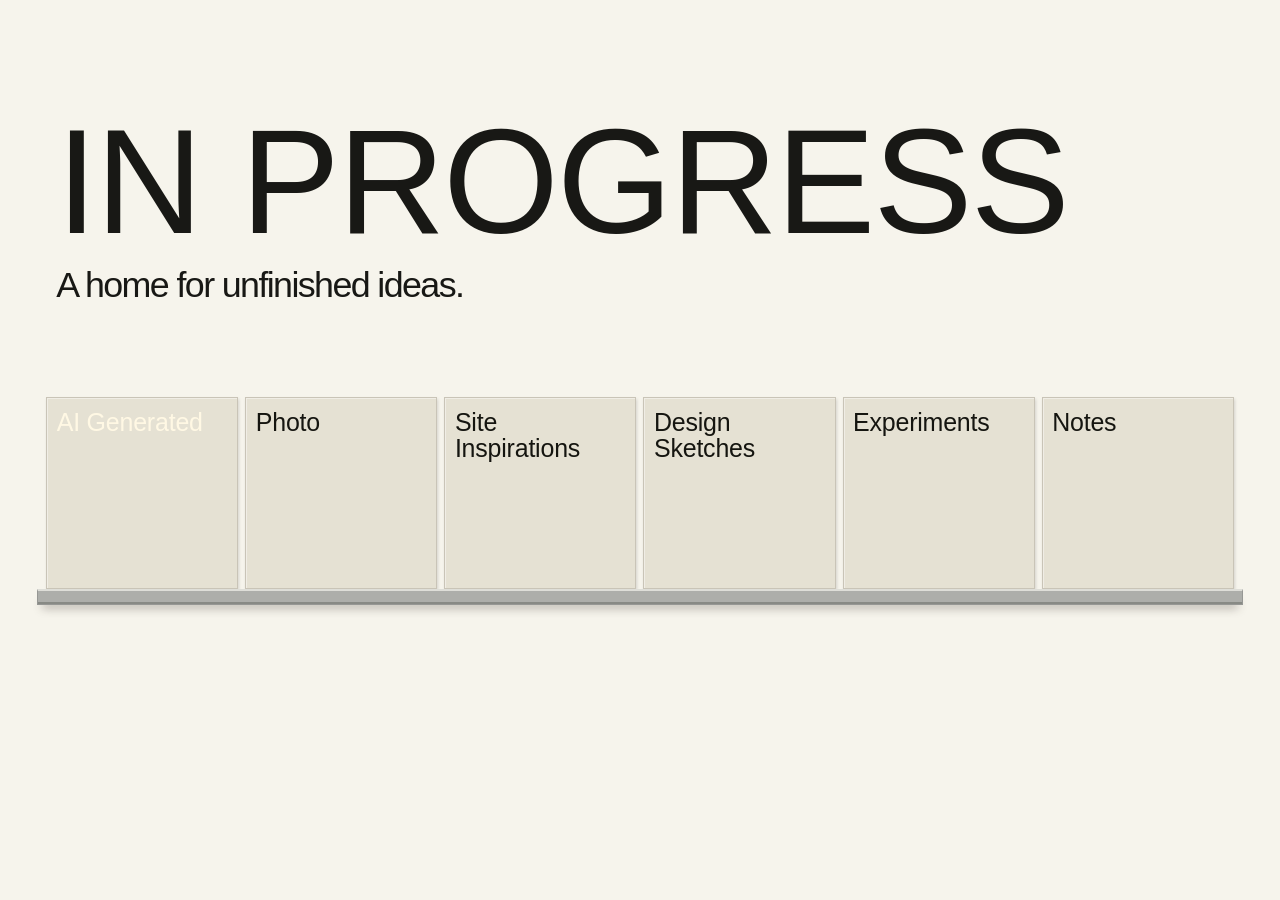
==== index.html @ abbed14e "firsrt changes" ====
<!doctype html>
<html lang="en">
<head>
  <meta charset="utf-8">
  <meta name="viewport" content="width=device-width, initial-scale=1">
  <meta name="description" content="Browse a shelf of unfinished ideas, visual experiments and creative references.">
  <title>In Progress — The shelf</title>
  <link rel="icon" href="data:,">
  <link rel="stylesheet" href="style.css">
  <script defer src="data.js"></script>
  <script defer src="script.js"></script>
</head>
<body>
  <main class="home">
    <header class="intro">
      <h1>In Progress</h1>
      <p>A home for unfinished ideas.</p>
    </header>

    <nav class="record-rack" aria-label="Categories">
      <div class="shelf-window" id="shelf-window">
        <ul class="sleeves" id="sleeves"></ul>
      </div>
      <div class="rail" aria-hidden="true"></div>
      <div class="shelf-controls" hidden>
        <button type="button" id="previous" aria-label="Scroll shelf left" aria-controls="shelf-window">←</button>
        <button type="button" id="next" aria-label="Scroll shelf right" aria-controls="shelf-window">→</button>
      </div>
    </nav>
    <noscript>Enable JavaScript to browse the shelf.</noscript>
  </main>
</body>
</html>
---- style.css ----
:root {
  color-scheme: light;
  --paper: #f6f4ec;
  --ink: #181815;
  --rule: #a8a79f;
  --display: Impact, Haettenschweiler, "Arial Narrow", "Helvetica Neue Condensed", sans-serif;
  --gutter: clamp(1.25rem, 4.4vw, 5rem);
  font-family: Arial, Helvetica, sans-serif;
  color: var(--ink);
  background: var(--paper);
}

* { box-sizing: border-box; }
body { margin: 0; }
[hidden] { display: none !important; }
a { color: inherit; }
button { font: inherit; }
h1, h2, p { margin: 0; }
a:focus-visible, button:focus-visible {
  outline: 3px solid #2449a2;
  outline-offset: 3px;
}

.home, .collection, .collection-bar {
  max-width: 112rem;
  margin-inline: auto;
  padding-inline: var(--gutter);
}

.home { padding-block: clamp(3rem, 12vh, 9rem) 4rem; }
.intro h1, .collection-intro h1 {
  font: 400 clamp(3.65rem, 11.6vw, 13rem)/1 var(--display);
  text-transform: uppercase;
  letter-spacing: -.012em;
}
.intro p {
  margin-top: .55rem;
  font-size: clamp(1.2rem, 2.8vw, 3rem);
  letter-spacing: -.045em;
}

.record-rack {
  margin: clamp(1.6rem, 6.2vh, 5rem) calc(-.35 * var(--gutter)) 0;
}
.shelf-window {
  overflow-x: auto;
  overscroll-behavior-x: contain;
  scroll-snap-type: x proximity;
  scrollbar-width: none;
}
.shelf-window::-webkit-scrollbar { display: none; }
.sleeves {
  display: grid;
  grid-auto-flow: column;
  grid-auto-columns: max(10rem, calc((100% - 5 * var(--gap)) / 6));
  --gap: clamp(.32rem, .55vw, .72rem);
  gap: var(--gap);
  list-style: none;
  margin: 0;
  padding: 2.2rem .6rem 0;
}
.sleeves li { min-width: 0; scroll-snap-align: center; }
.sleeve {
  display: block;
  position: relative;
  aspect-ratio: 1;
  background: #e5e1d3 center / cover no-repeat;
  border: 1px solid rgb(30 24 16 / 14%);
  box-shadow: inset 1px 1px 0 rgb(255 255 255 / 40%), 1px 2px 3px #0002;
  color: #151510;
  text-decoration: none;
  transform-origin: bottom center;
  transition: transform 260ms cubic-bezier(.2,.75,.2,1), box-shadow 260ms;
}
.sleeve span {
  display: block;
  padding: 5.5% 5%;
  font: 400 clamp(1.15rem, 1.95vw, 2.05rem)/1.06 var(--display);
  letter-spacing: -.008em;
  overflow-wrap: anywhere;
}
.sleeve[data-cover="ai-generated"] { color: #fff8e4; }
.sleeve:focus-visible {
  transform: translateY(-.95rem) rotate(-.65deg);
  box-shadow: 2px 12px 12px -6px #28211540;
}
@media (hover: hover) {
  .sleeve:hover {
    transform: translateY(-.95rem) rotate(-.65deg);
    box-shadow: 2px 12px 12px -6px #28211540;
  }
}
.sleeve:active { transform: translateY(-.4rem); }
/* Бортик проходит перед нижним краем конвертов. */
.rail {
  position: relative;
  height: clamp(.65rem, 1.2vw, 1.3rem);
  border: 1px solid #969794;
  border-top: 2px solid #deded8;
  background: #adaeaa;
  box-shadow: inset 0 -2px 0 #888a85, 0 8px 10px -5px #3c332e66;
}
.shelf-controls {
  display: flex;
  justify-content: flex-end;
  gap: .4rem;
  margin-top: .8rem;
}
.shelf-controls button {
  min-width: 2.75rem;
  min-height: 2.75rem;
  padding: .2rem;
  border: 0;
  color: var(--ink);
  background: transparent;
  font-size: 1.75rem;
  cursor: pointer;
}
.shelf-controls button:disabled { opacity: .3; cursor: default; }

.collection-bar {
  display: flex;
  justify-content: space-between;
  align-items: baseline;
  gap: 1rem;
  padding-block: 1.5rem;
}
.collection-bar a { text-underline-offset: .22em; }
.wordmark {
  font: 400 1.35rem/1 var(--display);
  text-transform: uppercase;
  text-decoration: none;
}
.collection-intro {
  padding-block: clamp(2rem, 6vw, 6rem) clamp(2rem, 4vw, 4rem);
  border-top: 1px solid var(--ink);
}
.collection-intro h1 { font-size: clamp(2.8rem, 8vw, 9rem); }
.collection-intro p {
  margin-top: .85rem;
  font-size: clamp(1.1rem, 1.65vw, 1.65rem);
  line-height: 1.4;
}
.gallery {
  display: grid;
  grid-template-columns: 1.35fr 1fr 1fr;
  gap: 2.5rem clamp(1rem, 2vw, 2.5rem);
  padding-bottom: 4rem;
}
.publication img { display: block; width: 100%; height: auto; }
.publication h2 { margin-block: .8rem .35rem; font-size: 1.3rem; letter-spacing: -.012em; }
.publication p { max-width: 42ch; color: #4b4b43; line-height: 1.5; }

@media (max-width: 42rem) {
  .home { padding-top: 11vh; }
  .intro h1 { font-size: clamp(3rem, 15vw, 5.9rem); }
  .sleeves { grid-auto-columns: min(64vw, 14rem); gap: .5rem; }
  .sleeve span { font-size: 1.55rem; }
  .gallery { grid-template-columns: 1fr; }
}

@keyframes arrive {
  from { opacity: 0; transform: translateY(5px); }
  to { opacity: 1; transform: translateY(0); }
}
@media (prefers-reduced-motion: no-preference) {
  .collection { animation: arrive .28s ease-out both; }
}
@media (prefers-reduced-motion: reduce) {
  .sleeve { transition: none; }
  .sleeve:is(:hover, :focus-visible, :active) { transform: none; }
}
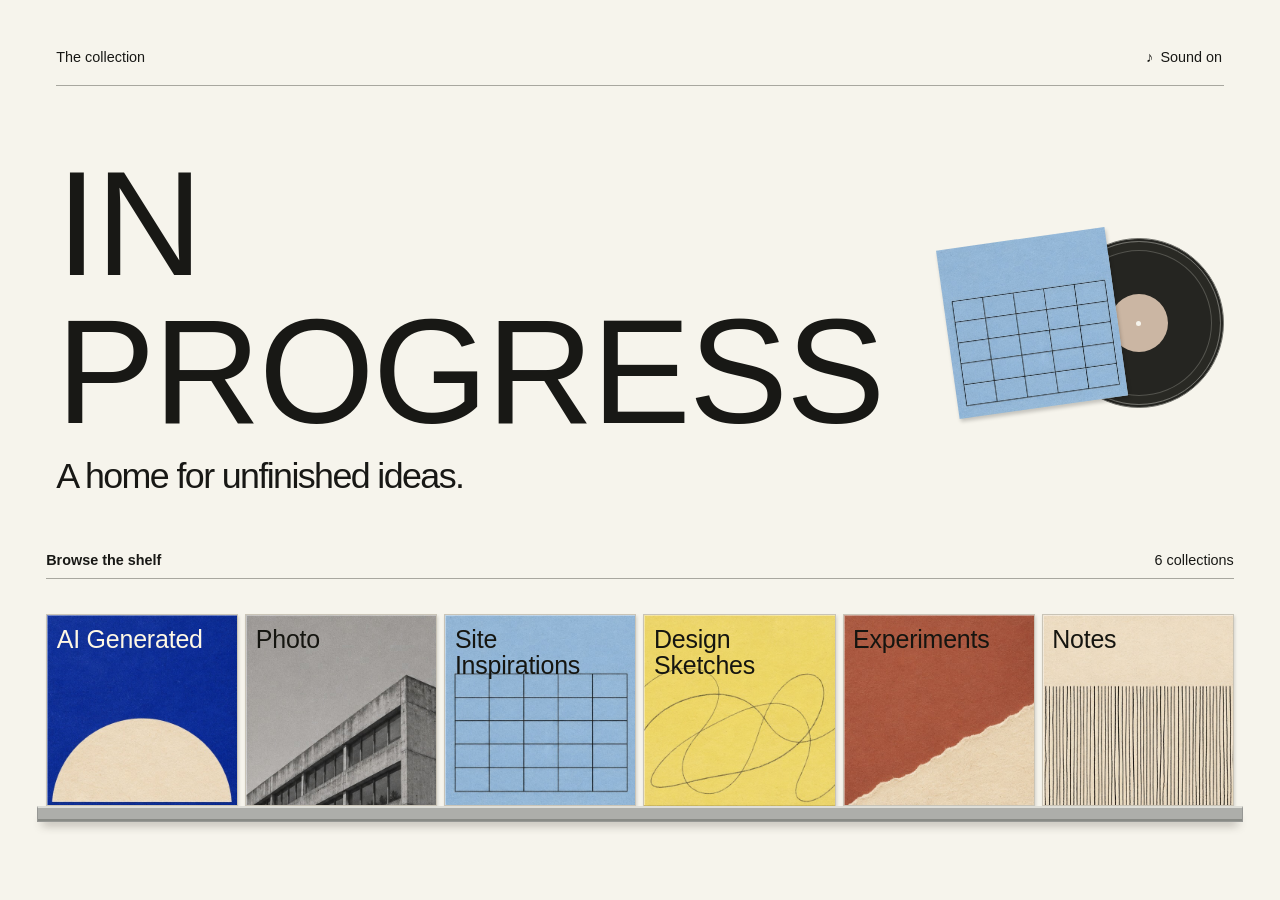
==== commit b6656b32: "Add sleeve sounds and refresh the record shelf" ====
--- a/index.html
+++ b/index.html
@@ -12,12 +12,23 @@
 </head>
 <body>
   <main class="home">
+    <div class="shelf-bar">
+      <span>The collection</span>
+      <button class="sound" type="button" aria-pressed="true">Sound on</button>
+    </div>
     <header class="intro">
+      <div>
       <h1>In Progress</h1>
       <p>A home for unfinished ideas.</p>
+      </div>
+      <div class="record-study" aria-hidden="true">
+        <div class="disc"><i></i></div>
+        <div class="paper-cover"></div>
+      </div>
     </header>
 
     <nav class="record-rack" aria-label="Categories">
+      <div class="rack-heading"><h2>Browse the shelf</h2><span id="shelf-count"></span></div>
       <div class="shelf-window" id="shelf-window">
         <ul class="sleeves" id="sleeves"></ul>
       </div>
--- a/style.css
+++ b/style.css
@@ -118,6 +118,52 @@
 }
 .shelf-controls button:disabled { opacity: .3; cursor: default; }
 
+.home { padding-top: clamp(1.2rem, 3vw, 3rem); }
+.shelf-bar, .rack-heading, .collection-tools {
+  display: flex;
+  align-items: center;
+  justify-content: space-between;
+  gap: 1rem;
+}
+.shelf-bar, .rack-heading {
+  font-size: .9rem;
+  border-bottom: 1px solid var(--rule);
+  padding-bottom: .6rem;
+}
+.sound {
+  background: transparent;
+  color: inherit;
+  border: 0;
+  padding: .65rem .1rem;
+  cursor: pointer;
+}
+.sound::before { content: "♪"; margin-right: .45rem; }
+.sound[aria-pressed="false"] { color: #57574e; }
+.intro {
+  display: flex;
+  align-items: center;
+  justify-content: space-between;
+  gap: 2rem;
+  margin-top: clamp(2rem, 5vw, 5rem);
+}
+.record-study { position: relative; width: clamp(7rem, 23vw, 23rem); aspect-ratio: 1.56; flex: none; }
+.disc, .paper-cover { position: absolute; height: 90%; aspect-ratio: 1; top: 5%; }
+.disc {
+  right: 0;
+  border-radius: 50%;
+  border: 4px double #73736d;
+  background: #252521;
+  display: grid;
+  place-items: center;
+  box-shadow: inset 0 0 0 .5rem #292924, inset 0 0 0 calc(.5rem + 1px) #53534d;
+}
+.disc i { width: 36%; aspect-ratio: 1; border-radius: 50%; background: #cbb6a3; display: grid; place-items: center; }
+.disc i::after { content: ""; width: 9%; aspect-ratio: 1; border-radius: 50%; background: var(--paper); }
+.paper-cover { left: 6%; transform: rotate(-8deg); background: #b6c7cf url("assets/covers/site-inspirations.jpg") center / cover; box-shadow: 1px 3px 4px #0003; }
+.rack-heading { margin-inline: .6rem; }
+.rack-heading h2 { font-size: inherit; font-weight: 600; }
+#next-collection { display: inline-block; margin-top: 1.2rem; text-underline-offset: .2em; }
+
 .collection-bar {
   display: flex;
   justify-content: space-between;
@@ -152,7 +198,9 @@
 .publication p { max-width: 42ch; color: #4b4b43; line-height: 1.5; }
 
 @media (max-width: 42rem) {
-  .home { padding-top: 11vh; }
+  .home { padding-top: 1rem; }
+  .intro { display: grid; gap: 1.6rem; }
+  .record-study { justify-self: end; width: 8.5rem; }
   .intro h1 { font-size: clamp(3rem, 15vw, 5.9rem); }
   .sleeves { grid-auto-columns: min(64vw, 14rem); gap: .5rem; }
   .sleeve span { font-size: 1.55rem; }
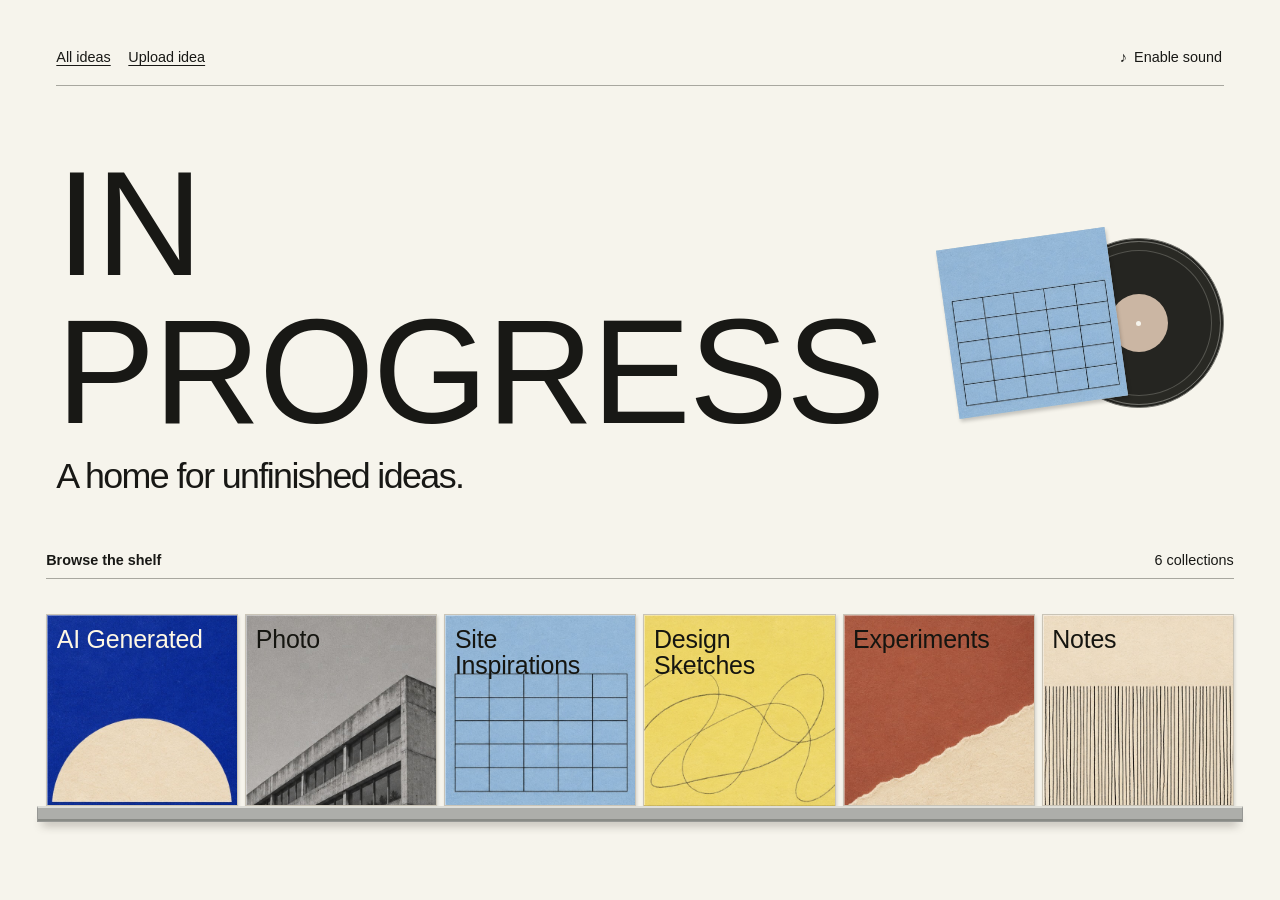
==== commit 1468acfd: "Add masonry galleries and browser-local idea publishing" ====
--- a/index.html
+++ b/index.html
@@ -13,7 +13,7 @@
 <body>
   <main class="home">
     <div class="shelf-bar">
-      <span>The collection</span>
+      <nav class="idea-links" aria-label="Publications"><a href="category.html?view=all">All ideas</a><a href="category.html?view=upload">Upload idea</a></nav>
       <button class="sound" type="button" aria-pressed="true">Sound on</button>
     </div>
     <header class="intro">
--- a/style.css
+++ b/style.css
@@ -188,14 +188,52 @@
   line-height: 1.4;
 }
 .gallery {
-  display: grid;
-  grid-template-columns: 1.35fr 1fr 1fr;
-  gap: 2.5rem clamp(1rem, 2vw, 2.5rem);
-  padding-bottom: 4rem;
+  --spacing: clamp(1rem, 1.8vw, 2rem);
+  column-count: 1;
+  column-gap: var(--spacing);
+  padding-bottom: 3rem;
+}
+@media (min-width: 40rem) { .gallery { column-count: 2; } }
+@media (min-width: 64rem) { .gallery { column-count: 3; } }
+@media (min-width: 90rem) { .gallery { column-count: 4; } }
+.publication { break-inside: avoid; padding-bottom: var(--spacing); overflow-wrap: anywhere; }
+.post-link { display: block; text-decoration: none; }
+.post-link:is(:hover,:focus-visible) h2 { text-decoration: underline; text-underline-offset: .15em; }
+@media (prefers-reduced-motion: no-preference) {
+  .post-link img { transition: transform .2s ease; }
+  .post-link:is(:hover,:focus-visible) img { transform: translateY(-2px); }
 }
 .publication img { display: block; width: 100%; height: auto; }
 .publication h2 { margin-block: .8rem .35rem; font-size: 1.3rem; letter-spacing: -.012em; }
 .publication p { max-width: 42ch; color: #4b4b43; line-height: 1.5; }
+.idea-links, .collection-tools { display: flex; align-items: center; flex-wrap: wrap; gap: .75rem 1.1rem; }
+.idea-links a, .collection a { text-underline-offset: .22em; }
+.collection-tools { justify-content: flex-end; }
+.collection-intro, #detail { overflow-wrap: anywhere; }
+#idea-form { max-width: 42rem; padding-bottom: 4rem; display: grid; gap: 1.25rem; }
+#idea-form label { display: grid; gap: .45rem; font-weight: 600; }
+#idea-form :is(input,textarea,select) {
+  width: 100%; min-width: 0; padding: .7rem; font: inherit; font-weight: 400;
+  color: var(--ink); border: 1px solid var(--rule); background: transparent;
+}
+#idea-form textarea { resize: vertical; }
+.drop-area { padding: clamp(1rem, 3vw, 2rem); border: 1px dashed var(--rule); }
+.drop-area.over, .drop-area:focus-within { background: #e6eadd; }
+#idea-form input[type=file] { border: 0; padding-inline: 0; font-size: .9rem; }
+#previews { display: grid; grid-template-columns: repeat(auto-fill,minmax(6rem,1fr)); gap: .75rem; }
+#previews figure { margin: 0; }
+#previews img { width: 100%; height: 6rem; object-fit: contain; }
+#previews button { border: 0; background: transparent; text-decoration: underline; cursor: pointer; }
+#idea-form button[type=submit] {
+  justify-self: start; background: var(--ink); color: var(--paper); font: inherit;
+  border: 0; padding: .85rem 1.5rem; cursor: pointer;
+}
+#idea-form button:disabled { opacity: .55; }
+#detail { padding-bottom: 4rem; }
+#credits { margin-top: 1.4rem; }
+#tags { color: #55574c; margin-top: .5rem; }
+#plates { display: grid; gap: 1.5rem; margin-top: 2rem; }
+#plates img { max-width: 100%; width: auto; height: auto; max-height: 85vh; object-fit: contain; justify-self: start; }
 
 @media (max-width: 42rem) {
   .home { padding-top: 1rem; }
@@ -204,7 +242,6 @@
   .intro h1 { font-size: clamp(3rem, 15vw, 5.9rem); }
   .sleeves { grid-auto-columns: min(64vw, 14rem); gap: .5rem; }
   .sleeve span { font-size: 1.55rem; }
-  .gallery { grid-template-columns: 1fr; }
 }
 
 @keyframes arrive {
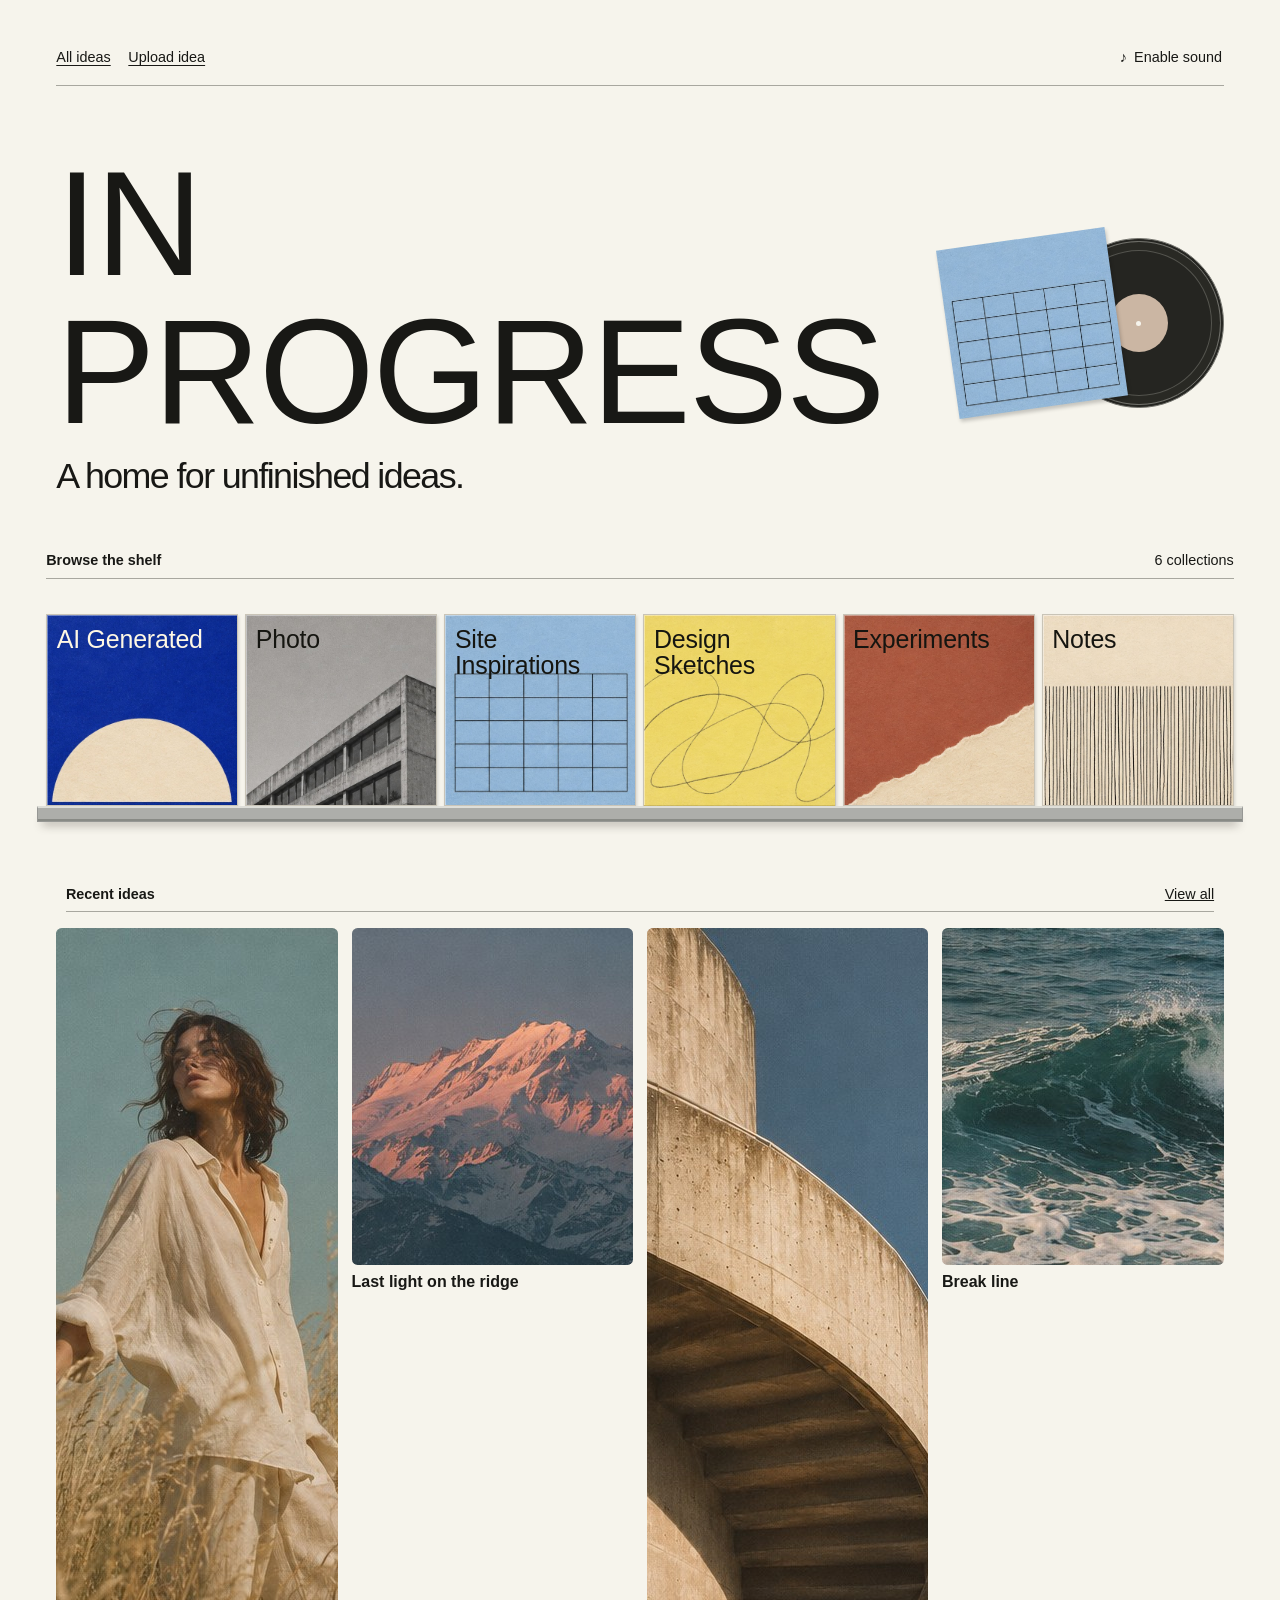
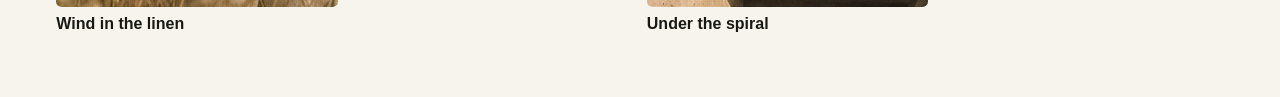
==== commit a7e98dde: "Redesign gallery and upload form" ====
--- a/index.html
+++ b/index.html
@@ -38,6 +38,10 @@
         <button type="button" id="next" aria-label="Scroll shelf right" aria-controls="shelf-window">→</button>
       </div>
     </nav>
+    <section class="recent" aria-labelledby="recent-heading">
+      <div class="rack-heading"><h2 id="recent-heading">Recent ideas</h2><a href="category.html?view=all">View all</a></div>
+      <div id="recent-ideas"></div>
+    </section>
     <noscript>Enable JavaScript to browse the shelf.</noscript>
   </main>
 </body>
--- a/style.css
+++ b/style.css
@@ -235,6 +235,59 @@
 #plates { display: grid; gap: 1.5rem; margin-top: 2rem; }
 #plates img { max-width: 100%; width: auto; height: auto; max-height: 85vh; object-fit: contain; justify-self: start; }
 
+.wall-view .collection, .wall-view .collection-bar { max-width: 120rem; padding-inline: clamp(1rem, 2.8vw, 3.5rem); }
+.wall-view .collection-intro { padding-block: 1.4rem 1.7rem; display: flex; align-items: flex-end; gap: 1rem; flex-wrap: wrap; justify-content: space-between; }
+.wall-view .collection-intro h1 { font-size: clamp(2.8rem, 5vw, 6rem); }
+.wall-view .collection-intro p { display: none; }
+#category-index { display: flex; flex-wrap: wrap; gap: .45rem .9rem; }
+#category-index a { font-size: .86rem; text-decoration: none; padding-block: .3rem; }
+#category-index a:hover { text-decoration: underline; }
+.wall-view .gallery {
+  --wall-columns: 1;
+  --spacing: clamp(.9rem, 1.5vw, 1.75rem);
+  display: grid;
+  grid-template-columns: repeat(var(--wall-columns),minmax(0,1fr));
+  align-items: start;
+}
+@media (min-width: 40rem) { .wall-view .gallery { --wall-columns: 2; } }
+@media (min-width: 64rem) { .wall-view .gallery { --wall-columns: 3; } }
+@media (min-width: 90rem) { .wall-view .gallery { --wall-columns: 4; } }
+.wall-view .publication img { border-radius: .8rem; }
+.wall-view .publication h2 { margin: .5rem 0 .12rem; font-size: 1rem; }
+.wall-view .publication p { font-size: .82rem; }
+.recent { margin-top: clamp(2rem, 5vw, 5rem); }
+#recent-ideas { display: grid; grid-template-columns: repeat(4,minmax(0,1fr)); gap: .85rem; padding-top: 1rem; }
+#recent-ideas a { text-decoration: none; }
+#recent-ideas img { width: 100%; aspect-ratio: 1.65; object-fit: cover; display: block; margin-bottom: .5rem; border-radius: .35rem; }
+.upload-view .collection { display: grid; grid-template-columns: minmax(0,1.3fr) minmax(0,.88fr); gap: 0 clamp(2rem,5vw,6rem); border-top: 1px solid var(--rule); }
+.upload-view .collection-intro { grid-column: 1; border: 0; padding-block: clamp(2rem,4vw,4.5rem) 2rem; }
+.upload-view .collection-intro h1 { font-size: clamp(3rem,6.5vw,7rem); }
+.upload-view #idea-form { grid-column: 1; max-width: none; }
+.upload-view #notice:empty { display: none; }
+#inspiration { grid-column: 2; grid-row: 1 / span 3; border-left: 1px solid var(--rule); padding-left: clamp(1.5rem,3vw,3rem); margin-block: clamp(2rem,4vw,4.5rem); }
+#inspiration h2 { font: 400 1.45rem/1 var(--display); text-transform: uppercase; margin-bottom: 1rem; }
+.moodboard { display: grid; grid-template-columns: repeat(2,minmax(0,1fr)); gap: .7rem; }
+.moodboard img { width: 100%; height: 100%; object-fit: cover; border-radius: .55rem; display: block; }
+.moodboard a { aspect-ratio: 1; min-width: 0; }
+.moodboard a:first-child, .moodboard a:last-child { grid-column: span 2; aspect-ratio: 2.25; }
+#idea-form .drop-area { position: relative; color: #202e45; padding: 2rem 1rem; justify-items: center; background: #e8edf3; border: 1px dashed #8797aa; border-radius: .55rem; cursor: pointer; }
+#idea-form .drop-area.over, #idea-form .drop-area:focus-within { background: #d6e2ee; outline: 2px solid #324966; }
+#idea-form .drop-area input { position: absolute; inset: 0; width: 100%; height: 100%; opacity: 0; cursor: pointer; }
+.choose-button { background: #233f68; color: white; padding: .55rem 1.2rem; font-size: .91rem; border-radius: .3rem; }
+.upload-mark { font-size: 2.1rem; line-height: 1; }
+#previews:empty, #form-message:empty { display: none; }
+#previews figure { position: relative; }
+#previews img { object-fit: cover; border-radius: .3rem; }
+#previews button { position: absolute; right: .25rem; top: .25rem; background: var(--paper); border-radius: 50%; width: 1.75rem; height: 1.75rem; text-decoration: none; }
+.optional-fields summary { cursor: pointer; font-size: .9rem; }
+.optional-fields label { margin-top: .8rem; }
+#idea-form button[type=submit] { justify-self: stretch; border-radius: .3rem; }
+@media (max-width: 48rem) {
+  .upload-view .collection { display: block; }
+  #inspiration { border-left: 0; border-top: 1px solid var(--rule); padding: 1.5rem 0; margin: 0; }
+  #recent-ideas { grid-template-columns: repeat(2,minmax(0,1fr)); }
+}
+
 @media (max-width: 42rem) {
   .home { padding-top: 1rem; }
   .intro { display: grid; gap: 1.6rem; }
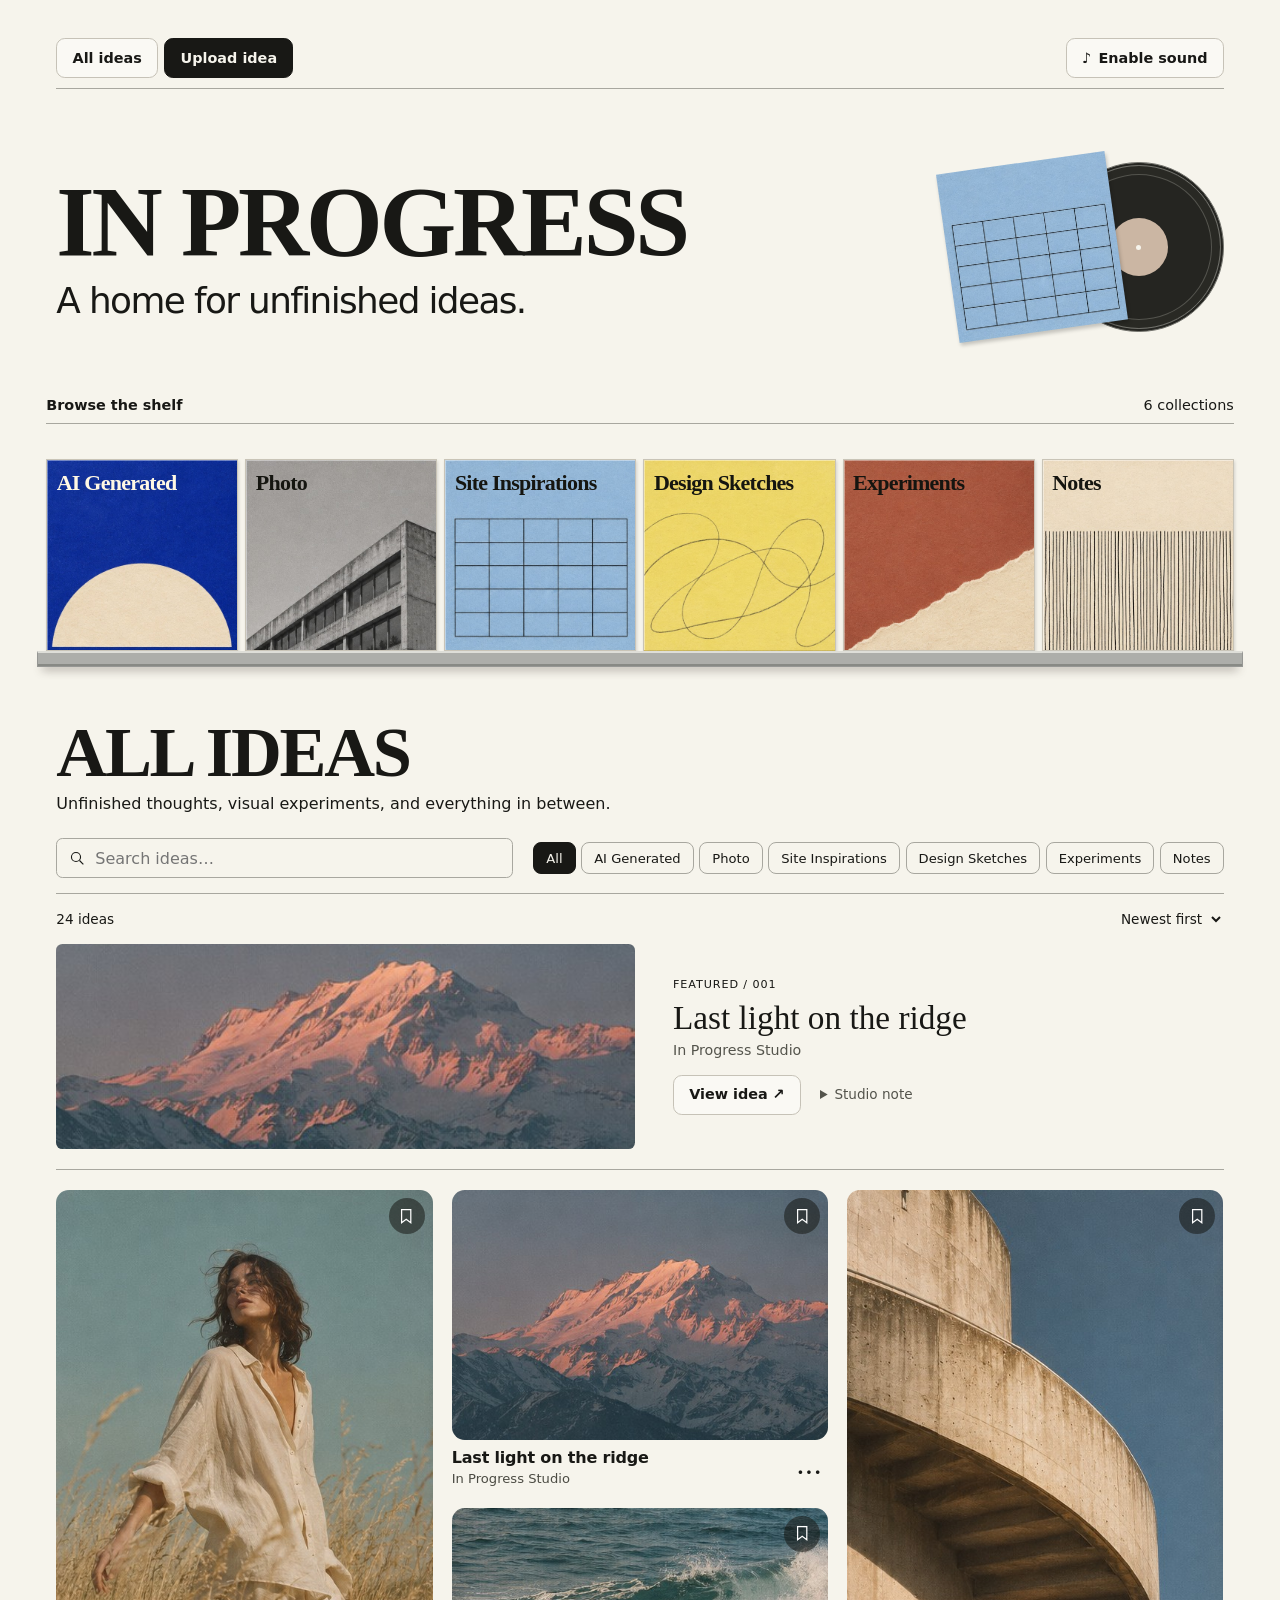
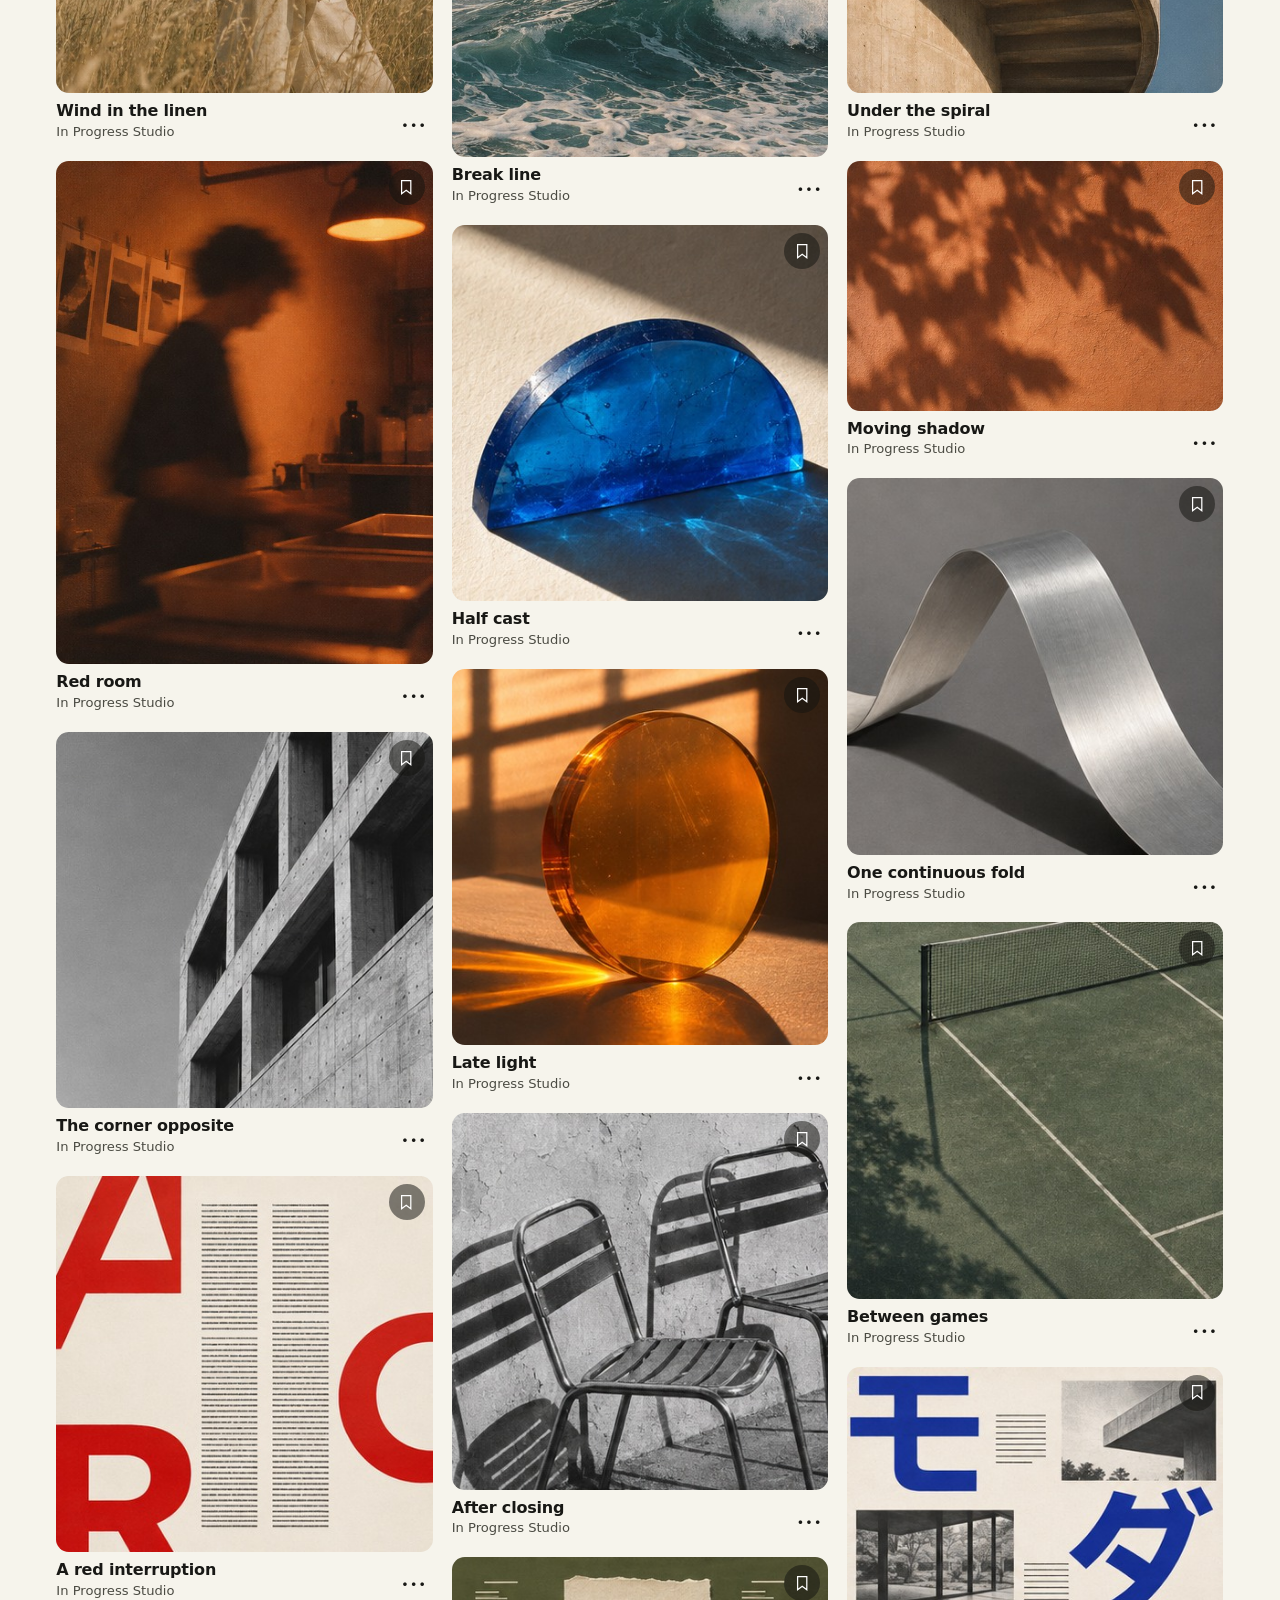
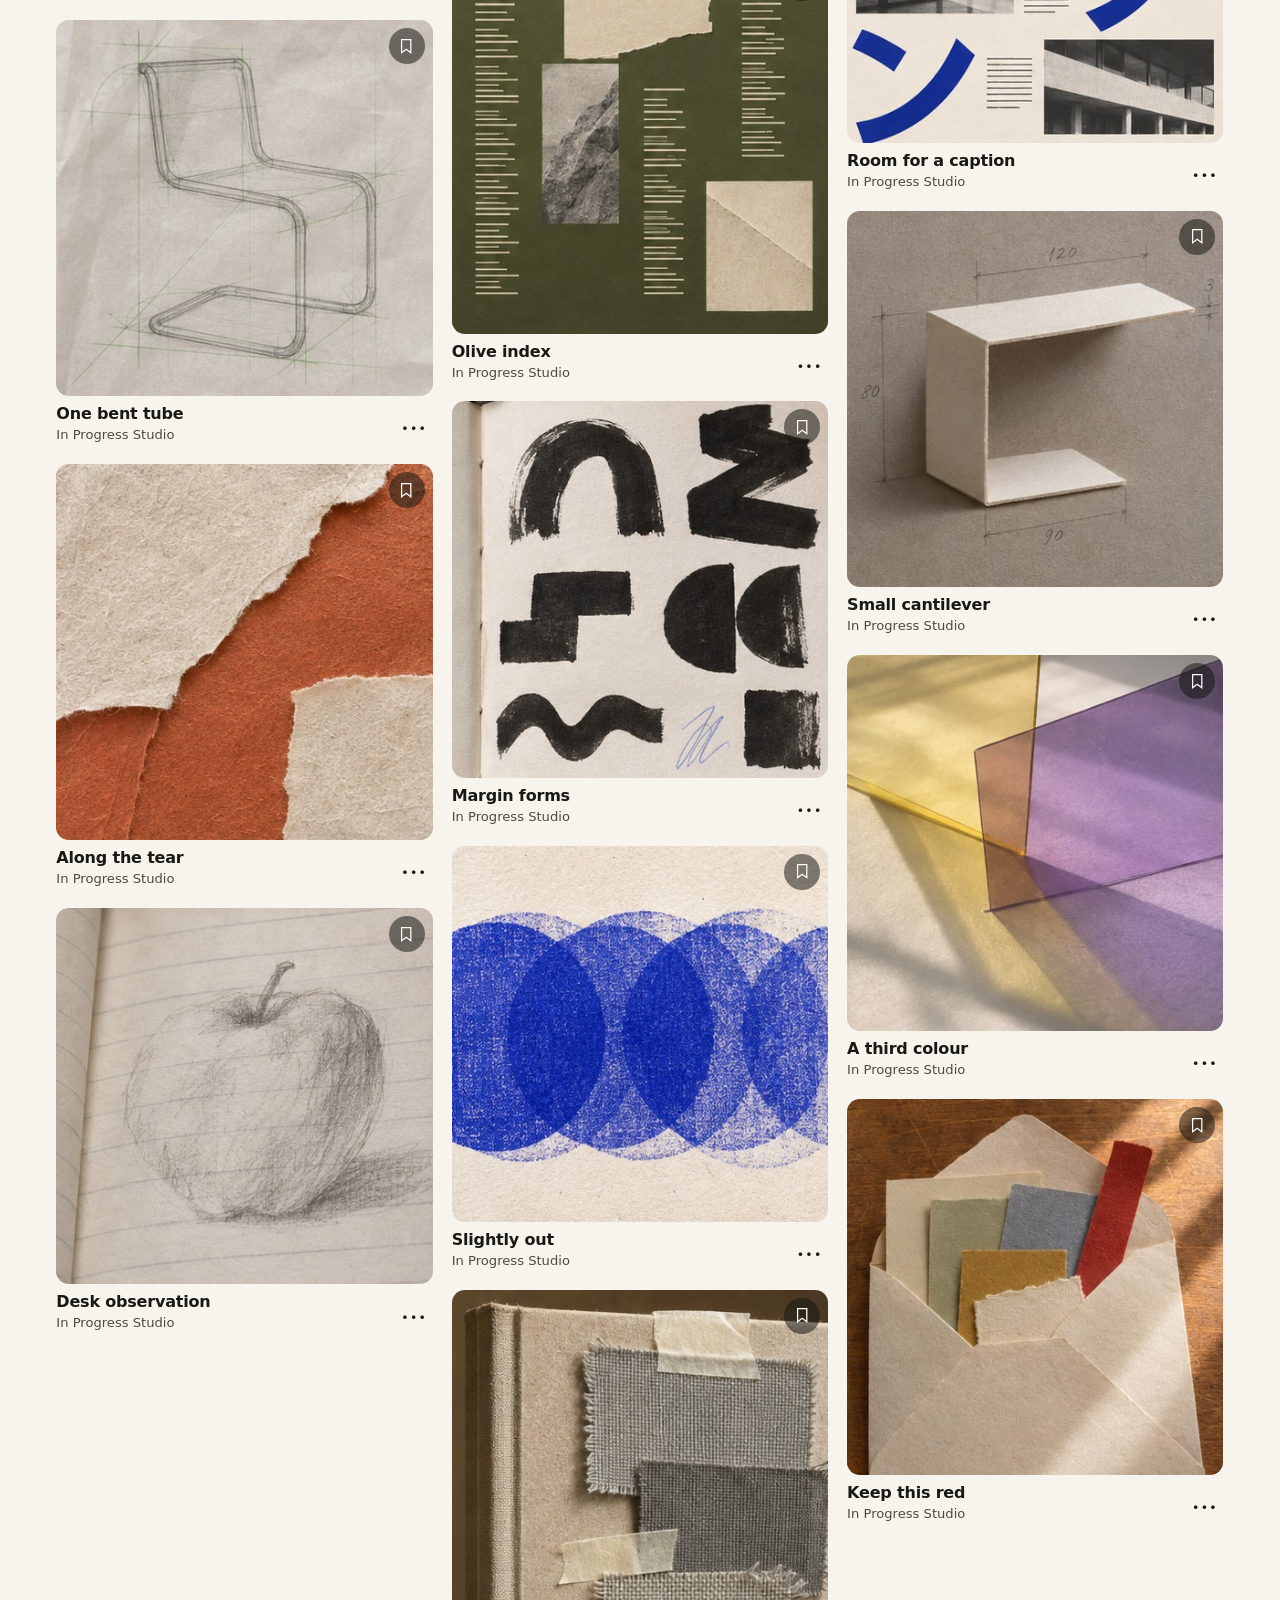
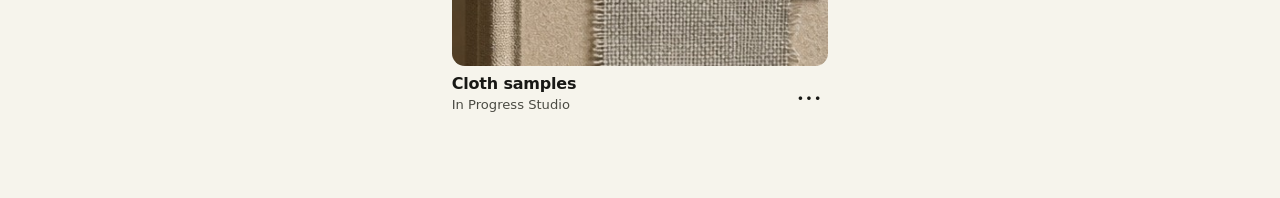
==== commit 333319c3: "Add idea versions, continuations and photo export" ====
--- a/index.html
+++ b/index.html
@@ -8,6 +8,7 @@
   <link rel="icon" href="data:,">
   <link rel="stylesheet" href="style.css">
   <script defer src="data.js"></script>
+  <script defer src="evolution.js"></script>
   <script defer src="script.js"></script>
 </head>
 <body>
@@ -38,9 +39,13 @@
         <button type="button" id="next" aria-label="Scroll shelf right" aria-controls="shelf-window">→</button>
       </div>
     </nav>
-    <section class="recent" aria-labelledby="recent-heading">
-      <div class="rack-heading"><h2 id="recent-heading">Recent ideas</h2><a href="category.html?view=all">View all</a></div>
-      <div id="recent-ideas"></div>
+    <section class="wall-view home-wall" aria-labelledby="home-wall-title">
+      <header class="collection-intro">
+        <h2 id="home-wall-title">All Ideas</h2>
+        <p>Unfinished thoughts, visual experiments, and everything in between.</p>
+      </header>
+      <div class="gallery" id="gallery"></div>
+      <p id="notice" role="status"></p>
     </section>
     <noscript>Enable JavaScript to browse the shelf.</noscript>
   </main>
--- a/style.css
+++ b/style.css
@@ -3,9 +3,9 @@
   --paper: #f6f4ec;
   --ink: #181815;
   --rule: #a8a79f;
-  --display: Impact, Haettenschweiler, "Arial Narrow", "Helvetica Neue Condensed", sans-serif;
+  --display: "Sitka Display", "Sitka Text", Georgia, serif;
   --gutter: clamp(1.25rem, 4.4vw, 5rem);
-  font-family: Arial, Helvetica, sans-serif;
+  font-family: "Segoe UI", system-ui, sans-serif;
   color: var(--ink);
   background: var(--paper);
 }
@@ -28,10 +28,10 @@
 }
 
 .home { padding-block: clamp(3rem, 12vh, 9rem) 4rem; }
-.intro h1, .collection-intro h1 {
-  font: 400 clamp(3.65rem, 11.6vw, 13rem)/1 var(--display);
+.intro h1, .collection-intro h1, .home-wall .collection-intro h2 {
+  font: 650 clamp(3.2rem, 7.7vw, 8.6rem)/.98 var(--display);
   text-transform: uppercase;
-  letter-spacing: -.012em;
+  letter-spacing: -.032em;
 }
 .intro p {
   margin-top: .55rem;
@@ -75,8 +75,8 @@
 .sleeve span {
   display: block;
   padding: 5.5% 5%;
-  font: 400 clamp(1.15rem, 1.95vw, 2.05rem)/1.06 var(--display);
-  letter-spacing: -.008em;
+  font: 650 clamp(1.1rem, 1.72vw, 1.9rem)/1.05 var(--display);
+  letter-spacing: -.035em;
   overflow-wrap: anywhere;
 }
 .sleeve[data-cover="ai-generated"] { color: #fff8e4; }
@@ -173,7 +173,8 @@
 }
 .collection-bar a { text-underline-offset: .22em; }
 .wordmark {
-  font: 400 1.35rem/1 var(--display);
+  font: 650 1.35rem/1 var(--display);
+  letter-spacing: -.045em;
   text-transform: uppercase;
   text-decoration: none;
 }
@@ -196,9 +197,34 @@
 @media (min-width: 40rem) { .gallery { column-count: 2; } }
 @media (min-width: 64rem) { .gallery { column-count: 3; } }
 @media (min-width: 90rem) { .gallery { column-count: 4; } }
-.publication { break-inside: avoid; padding-bottom: var(--spacing); overflow-wrap: anywhere; }
+.publication { position: relative; break-inside: avoid; padding-bottom: var(--spacing); overflow-wrap: anywhere; }
+.bookmark {
+  display: grid; place-items: center; position: absolute; top: .5rem; right: .5rem;
+  width: 2.25rem; height: 2.25rem; padding: .55rem; border: 0; border-radius: 50%;
+  color: #fff; background: rgb(20 20 17 / 52%); cursor: pointer;
+}
+.bookmark svg, .search-box svg { width: 100%; fill: none; stroke: currentColor; stroke-width: 1.6; }
+.bookmark[aria-pressed="true"] svg { fill: currentColor; }
+.card-details { position: relative; }
+.card-details summary, .nav-more summary {
+  display: grid; place-items: center; list-style: none;
+  min-width: 2.3rem; min-height: 2rem; cursor: pointer; font-size: .78rem; letter-spacing: .1em;
+}
+summary::-webkit-details-marker { display: none; }
+.card-details summary { position: absolute; bottom: 100%; right: 0; }
+.card-details summary:focus-visible, summary:focus-visible { outline: 2px solid currentColor; outline-offset: 2px; }
+.card-details[open] summary { top: -2rem; bottom: auto; }
+.card-details p { padding-block: .4rem; font-size: .8rem; }
+.creative-status::before { content: " · "; }
+.publication .post-link p { padding-right: 2.5rem; }
+.nav-more { position: relative; }
+.nav-more div {
+  position: absolute; z-index: 2; top: 100%; right: 0; width: max-content; display: grid;
+  padding: .75rem 1rem; background: var(--paper); border: 1px solid var(--rule);
+}
+.nav-more .sound { text-align: left; }
 .post-link { display: block; text-decoration: none; }
-.post-link:is(:hover,:focus-visible) h2 { text-decoration: underline; text-underline-offset: .15em; }
+.post-link:is(:hover,:focus-visible) h2 { color: #55574c; }
 @media (prefers-reduced-motion: no-preference) {
   .post-link img { transition: transform .2s ease; }
   .post-link:is(:hover,:focus-visible) img { transform: translateY(-2px); }
@@ -220,34 +246,136 @@
 .drop-area { padding: clamp(1rem, 3vw, 2rem); border: 1px dashed var(--rule); }
 .drop-area.over, .drop-area:focus-within { background: #e6eadd; }
 #idea-form input[type=file] { border: 0; padding-inline: 0; font-size: .9rem; }
-#previews { display: grid; grid-template-columns: repeat(auto-fill,minmax(6rem,1fr)); gap: .75rem; }
-#previews figure { margin: 0; }
-#previews img { width: 100%; height: 6rem; object-fit: contain; }
+#previews { display: grid; gap: .8rem; }
+#previews figure { display: grid; grid-template-columns: clamp(4rem,12vw,7.5rem) minmax(0,1fr); gap: .85rem; align-items: start; margin: 0; padding-block: .8rem; border-bottom: 1px solid #dcd9cf; }
+#previews img { width: 100%; aspect-ratio: 1; height: auto; }
+#previews figcaption { min-width: 0; }
+.upload-filename { display: block; padding-right: 2.1rem; overflow-wrap: anywhere; }
+.export-info, .export-note { margin: .3rem 0; color: #55574c; font-size: .82rem; }
+.export-settings { margin-top: .6rem; font-size: .85rem; }
+.export-settings summary { cursor: pointer; }
+.export-fields { display: grid; grid-template-columns: repeat(auto-fit,minmax(min(100%,8rem),1fr)); gap: .65rem; margin: .75rem 0; }
 #previews button { border: 0; background: transparent; text-decoration: underline; cursor: pointer; }
 #idea-form button[type=submit] {
   justify-self: start; background: var(--ink); color: var(--paper); font: inherit;
   border: 0; padding: .85rem 1.5rem; cursor: pointer;
 }
 #idea-form button:disabled { opacity: .55; }
-#detail { padding-bottom: 4rem; }
-#credits { margin-top: 1.4rem; }
-#tags { color: #55574c; margin-top: .5rem; }
-#plates { display: grid; gap: 1.5rem; margin-top: 2rem; }
-#plates img { max-width: 100%; width: auto; height: auto; max-height: 85vh; object-fit: contain; justify-self: start; }
+#detail { padding: 1.15rem 0 4rem; border-top: 1px solid var(--rule); }
+.detail-view .collection, .detail-view .collection-bar { max-width: 90rem; }
+#back-collection { display: inline-block; margin-bottom: 1.25rem; font-size: .87rem; }
+.detail-spread { display: grid; grid-template-columns: minmax(0,1.65fr) minmax(16rem,.85fr); gap: clamp(1.5rem,4vw,4rem); align-items: start; }
+.photo-column { min-width: 0; }
+.photo-info { min-width: 0; padding-top: .25rem; }
+.collection-intro p:empty, .publication-notes p:empty { display: none; }
+.detail-view .collection-intro { border: 0; padding: 0 0 .5rem; }
+.detail-view .collection-intro h1 { font-size: clamp(2.3rem, 4.2vw, 4.75rem); }
+.detail-byline { display: flex; align-items: center; gap: 1rem; font-size: .9rem; }
+.detail-byline p { margin-right: auto; }
+.detail-byline .bookmark { position: static; flex: none; background: transparent; color: var(--ink); }
+#plates { display: grid; place-items: center; border-radius: .65rem; background: #eeece3; padding: clamp(.5rem,1.2vw,1rem); border: 1px solid #dcd9cf; }
+#plates img { display: block; width: min(100%, calc(74vh * var(--photo-ratio))); height: auto; border-radius: .4rem; }
+#plates > a { display: grid; width: 100%; justify-items: center; cursor: zoom-in; }
+#photo-thumbs, #version-line { display: flex; align-items: center; flex-wrap: nowrap; gap: .45rem; overflow-x: auto; padding: .65rem .15rem; }
+#photo-thumbs button { flex: none; padding: 2px; background: transparent; border: 1px solid transparent; border-radius: .35rem; cursor: pointer; }
+#photo-thumbs img { width: 3rem; height: 2.75rem; object-fit: cover; border-radius: .2rem; display: block; }
+#photo-thumbs [aria-pressed=true] { border-color: var(--ink); }
+#version-line button { flex: none; border: 0; border-bottom: 1px solid var(--rule); background: transparent; color: #57574e; padding: .5rem .65rem; cursor: pointer; font-size: .83rem; }
+#version-line [aria-pressed=true] { color: var(--ink); border-color: currentColor; font-weight: 650; }
+#detail-description { font-size: 1rem; line-height: 1.5; margin-block: .9rem; }
+#detail-description:empty { display: none; }
+.evolution-actions { display: flex; gap: .45rem; flex-wrap: wrap; margin: 1rem 0; }
+.evolution-actions a, .evolution-actions .bookmark {
+  position: static; display: inline-flex; align-items: center; gap: .4rem; width: auto; height: auto;
+  padding: .5rem .8rem; border: 1px solid var(--rule); border-radius: .5rem; color: var(--ink);
+  background: transparent; font: inherit; font-size: .86rem; text-decoration: none;
+}
+.evolution-actions .bookmark svg { width: .95rem; height: 1rem; }
+.evolution-actions #continue-idea { background: var(--ink); color: var(--paper); }
+#lineage { font-size: .85rem; color: #57574e; }
+#evolution-tree { margin-top: 1.5rem; padding: .85rem 0; border-top: 1px solid var(--rule); }
+#evolution-tree summary { cursor: pointer; font-weight: 600; }
+#evolution-tree ul { padding-left: .85rem; margin: .7rem 0; list-style: none; border-left: 1px solid var(--rule); }
+#evolution-tree li, #evolution-tree li > div { margin-block: .45rem; font-size: .88rem; }
+#evolution-tree a { color: #57574e; text-decoration: none; }
+#evolution-tree a:is(:hover,[aria-current]) { color: var(--ink); text-decoration: underline; }
+#source-preview { display: flex; align-items: center; gap: .85rem; border-block: 1px solid var(--rule); padding: .7rem 0; font-size: .9rem; }
+#source-preview img { width: 4rem; height: 4rem; border-radius: .35rem; object-fit: cover; }
+.upload-view .collection:has(#inspiration[hidden]) { display: block; max-width: 54rem; }
+#idea-form .permission-setting, .permission-setting { display: flex; align-items: center; gap: .5rem; font-size: .9rem; margin-top: 1rem; }
+#idea-form .permission-setting input, .permission-setting input { width: 1rem; height: 1rem; accent-color: var(--ink); }
+.photo-switch { display: flex; align-items: center; justify-content: center; gap: 1rem; margin-top: .4rem; font-size: .85rem; font-variant-numeric: tabular-nums; }
+.photo-switch button { min-width: 2.75rem; min-height: 2.75rem; border: 0; background: transparent; color: inherit; cursor: pointer; }
+.photo-switch button:disabled { opacity: .3; cursor: default; }
+.file-info { margin: 1.5rem 0 .9rem; border-top: 1px solid var(--rule); font-size: .88rem; }
+.file-info div { display: flex; align-items: baseline; justify-content: space-between; gap: 1rem; padding: .72rem 0; border-bottom: 1px solid #dcd9cf; }
+.file-info dt { color: #59594f; }
+.file-info dd { margin: 0; text-align: right; font-variant-numeric: tabular-nums; }
+.source-links { display: flex; flex-wrap: wrap; gap: .7rem 1.3rem; font-size: .9rem; margin: 1.2rem 0 1.6rem; }
+.log-source-field { margin-top: .4rem; font-size: .8rem; }
+.log-source-field summary { cursor: pointer; }
+.log-source-field label { margin-top: .45rem; }
+@media (max-width: 44rem) {
+  .detail-spread { grid-template-columns: minmax(0,1fr); }
+  #plates img { width: min(100%, calc(61vh * var(--photo-ratio))); }
+}
+.publication-notes { border-top: 1px solid var(--rule); padding-top: .8rem; }
+.publication-notes summary, .feature-note summary { cursor: pointer; font-size: .85rem; }
+.publication-notes p { max-width: 62ch; line-height: 1.5; margin-top: .6rem; }
+#credits, #tags, .local-note { color: #55574c; font-size: .83rem; }
 
 .wall-view .collection, .wall-view .collection-bar { max-width: 120rem; padding-inline: clamp(1rem, 2.8vw, 3.5rem); }
-.wall-view .collection-intro { padding-block: 1.4rem 1.7rem; display: flex; align-items: flex-end; gap: 1rem; flex-wrap: wrap; justify-content: space-between; }
-.wall-view .collection-intro h1 { font-size: clamp(2.8rem, 5vw, 6rem); }
-.wall-view .collection-intro p { display: none; }
-#category-index { display: flex; flex-wrap: wrap; gap: .45rem .9rem; }
-#category-index a { font-size: .86rem; text-decoration: none; padding-block: .3rem; }
-#category-index a:hover { text-decoration: underline; }
+.wall-view .collection-intro { padding-block: clamp(1.75rem,3.4vw,4rem) 1.4rem; display: grid; grid-template-columns: 1fr auto; align-items: center; gap: .4rem 1rem; }
+.wall-view .collection-intro h1, .home-wall .collection-intro h2 { font-size: clamp(3rem, 5.5vw, 6.5rem); }
+.wall-view .collection-intro p { grid-column: 1 / -1; margin: 0; font-size: clamp(1rem,1.2vw,1.3rem); }
+.wall-upload { grid-column: 2; grid-row: 1; text-decoration: none; background: var(--ink); color: var(--paper); padding: .65rem .9rem; border-radius: .35rem; font-size: .88rem; }
+.wall-view .collection-tools a[href$="view=upload"] { display: none; }
+.filter-bar { display: flex; flex-wrap: wrap; align-items: center; gap: .8rem 1.25rem; border-bottom: 1px solid var(--rule); padding-bottom: .95rem; }
+.search-box { display: flex; align-items: center; flex: 1 1 12rem; gap: .5rem; padding-inline: .7rem; border: 1px solid var(--rule); border-radius: .4rem; }
+.search-box:focus-within { outline: 2px solid var(--ink); }
+.search-box svg { width: 1.05rem; flex: none; }
+.search-box input { font: inherit; color: inherit; background: transparent; border: 0; width: 100%; min-width: 0; padding-block: .6rem; outline: none; }
+#category-index { display: flex; flex-wrap: wrap; gap: .35rem; }
+.filter-drawer > summary { display: none; }
+@media (max-width: 48rem) {
+  .filter-bar { align-items: flex-start; }
+  .filter-drawer > summary { display: list-item; cursor: pointer; padding: .65rem .1rem; font-size: .87rem; }
+  .filter-drawer[open] { flex-basis: 100%; }
+}
+#category-index button { color: inherit; background: transparent; border: 1px solid var(--rule); border-radius: .5rem; padding: .48rem .75rem; font-size: .82rem; cursor: pointer; }
+#category-index button[aria-pressed="true"] { background: var(--ink); border-color: var(--ink); color: var(--paper); }
+.wall-summary { display: flex; align-items: center; justify-content: space-between; padding-block: .7rem; font-size: .85rem; }
+.wall-summary select { font: inherit; color: inherit; border: none; background: transparent; padding: .3rem; cursor: pointer; }
+#featured { display: grid; grid-template-columns: minmax(0,1.05fr) minmax(0,1fr); gap: clamp(1.1rem,3vw,3.5rem); align-items: center; padding-bottom: 1.25rem; margin-bottom: 1.25rem; border-bottom: 1px solid var(--rule); }
+.feature-image img { width: 100%; height: clamp(10rem,16vw,15rem); object-fit: cover; border-radius: .4rem; display: block; }
+.feature-copy { max-width: 45ch; overflow-wrap: anywhere; }
+.feature-kicker { font-size: .7rem; text-transform: uppercase; letter-spacing: .08em; }
+.feature-copy h2 { font: 400 clamp(1.65rem,2.6vw,3rem)/1.1 var(--display); margin: .55rem 0 .2rem; }
+.feature-credit, .feature-description { font-size: .89rem; line-height: 1.45; }
+.feature-credit { color: #54544c; }
+.feature-description { margin: .6rem 0; }
+.feature-actions { display: flex; align-items: baseline; gap: 1.2rem; margin-top: .9rem; }
+.feature-link { flex: none; }
+.feature-note summary { color: #54544c; }
+.feature-link, #reset-wall { font-size: .85rem; text-underline-offset: .22em; }
+#wall-empty { padding: 2rem 0 4rem; }
+#wall-empty p { margin: .6rem 0 1rem; }
+@media (max-width: 36rem) {
+  #featured { grid-template-columns: 1fr; }
+  .feature-image img { height: 9.5rem; }
+  .wall-view .collection-bar { gap: .65rem; font-size: .85rem; }
+  .wall-view .collection-tools { gap: .4rem .65rem; }
+}
 .wall-view .gallery {
   --wall-columns: 1;
   --spacing: clamp(.9rem, 1.5vw, 1.75rem);
-  display: grid;
-  grid-template-columns: repeat(var(--wall-columns),minmax(0,1fr));
-  align-items: start;
+  position: relative;
+  column-count: auto;
+  padding-bottom: 0;
+}
+.wall-view .publication {
+  position: absolute; padding-bottom: 0;
+  width: calc((100% + var(--spacing)) / var(--wall-columns) - var(--spacing));
 }
 @media (min-width: 40rem) { .wall-view .gallery { --wall-columns: 2; } }
 @media (min-width: 64rem) { .wall-view .gallery { --wall-columns: 3; } }
@@ -255,10 +383,8 @@
 .wall-view .publication img { border-radius: .8rem; }
 .wall-view .publication h2 { margin: .5rem 0 .12rem; font-size: 1rem; }
 .wall-view .publication p { font-size: .82rem; }
-.recent { margin-top: clamp(2rem, 5vw, 5rem); }
-#recent-ideas { display: grid; grid-template-columns: repeat(4,minmax(0,1fr)); gap: .85rem; padding-top: 1rem; }
-#recent-ideas a { text-decoration: none; }
-#recent-ideas img { width: 100%; aspect-ratio: 1.65; object-fit: cover; display: block; margin-bottom: .5rem; border-radius: .35rem; }
+.home-wall { margin-top: clamp(2rem, 4vw, 4rem); }
+.home-wall .collection-intro { border-top: none; padding-top: 0; }
 .upload-view .collection { display: grid; grid-template-columns: minmax(0,1.3fr) minmax(0,.88fr); gap: 0 clamp(2rem,5vw,6rem); border-top: 1px solid var(--rule); }
 .upload-view .collection-intro { grid-column: 1; border: 0; padding-block: clamp(2rem,4vw,4.5rem) 2rem; }
 .upload-view .collection-intro h1 { font-size: clamp(3rem,6.5vw,7rem); }
@@ -277,22 +403,58 @@
 .upload-mark { font-size: 2.1rem; line-height: 1; }
 #previews:empty, #form-message:empty { display: none; }
 #previews figure { position: relative; }
-#previews img { object-fit: cover; border-radius: .3rem; }
+#previews img { object-fit: contain; background: #eeece3; border-radius: .3rem; }
 #previews button { position: absolute; right: .25rem; top: .25rem; background: var(--paper); border-radius: 50%; width: 1.75rem; height: 1.75rem; text-decoration: none; }
 .optional-fields summary { cursor: pointer; font-size: .9rem; }
 .optional-fields label { margin-top: .8rem; }
+.local-note { text-align: center; margin-top: -.7rem; }
 #idea-form button[type=submit] { justify-self: stretch; border-radius: .3rem; }
+.idea-links, .collection-tools { gap: .4rem; }
+.idea-links a, .collection-tools a, .nav-more > summary, .sound,
+.feature-link, .source-links a, #next-collection, #back-collection, #reset-wall {
+  display: inline-flex;
+  align-items: center;
+  justify-content: center;
+  min-height: 2.5rem;
+  padding: .48rem .95rem;
+  border: 1px solid #c6c2b7;
+  border-radius: .55rem;
+  color: var(--ink);
+  background: #faf9f4;
+  font-size: .9rem;
+  font-weight: 550;
+  line-height: 1.2;
+  text-decoration: none;
+  cursor: pointer;
+}
+.nav-more > summary { padding-inline: .7rem; }
+.nav-more div { gap: .4rem; border-radius: .6rem; }
+.feature-link { gap: .3rem; }
+:is(.idea-links, .collection-tools) a[href$="view=upload"], .wall-upload {
+  background: var(--ink); color: var(--paper); border-color: var(--ink); border-radius: .55rem;
+}
+@media (hover: hover) {
+  :is(.idea-links, .collection-tools, .source-links) a:hover,
+  :is(.feature-link, .sound, #back-collection, #next-collection, #reset-wall):hover {
+    background: #e6e3d9; color: var(--ink); border-color: #979387;
+  }
+}
+@media (max-width: 36rem) {
+  .shelf-bar { gap: .35rem; flex-wrap: wrap; }
+  .collection-bar { align-items: center; }
+  .collection-tools a, .idea-links a, .sound { padding-inline: .65rem; }
+}
 @media (max-width: 48rem) {
   .upload-view .collection { display: block; }
   #inspiration { border-left: 0; border-top: 1px solid var(--rule); padding: 1.5rem 0; margin: 0; }
-  #recent-ideas { grid-template-columns: repeat(2,minmax(0,1fr)); }
 }
 
 @media (max-width: 42rem) {
   .home { padding-top: 1rem; }
-  .intro { display: grid; gap: 1.6rem; }
-  .record-study { justify-self: end; width: 8.5rem; }
-  .intro h1 { font-size: clamp(3rem, 15vw, 5.9rem); }
+  .intro { gap: .7rem; }
+  .record-study { width: clamp(4rem,17vw,7rem); }
+  .intro h1 { font-size: clamp(2.55rem,10vw,4.6rem); }
+  .intro p { font-size: 1rem; }
   .sleeves { grid-auto-columns: min(64vw, 14rem); gap: .5rem; }
   .sleeve span { font-size: 1.55rem; }
 }
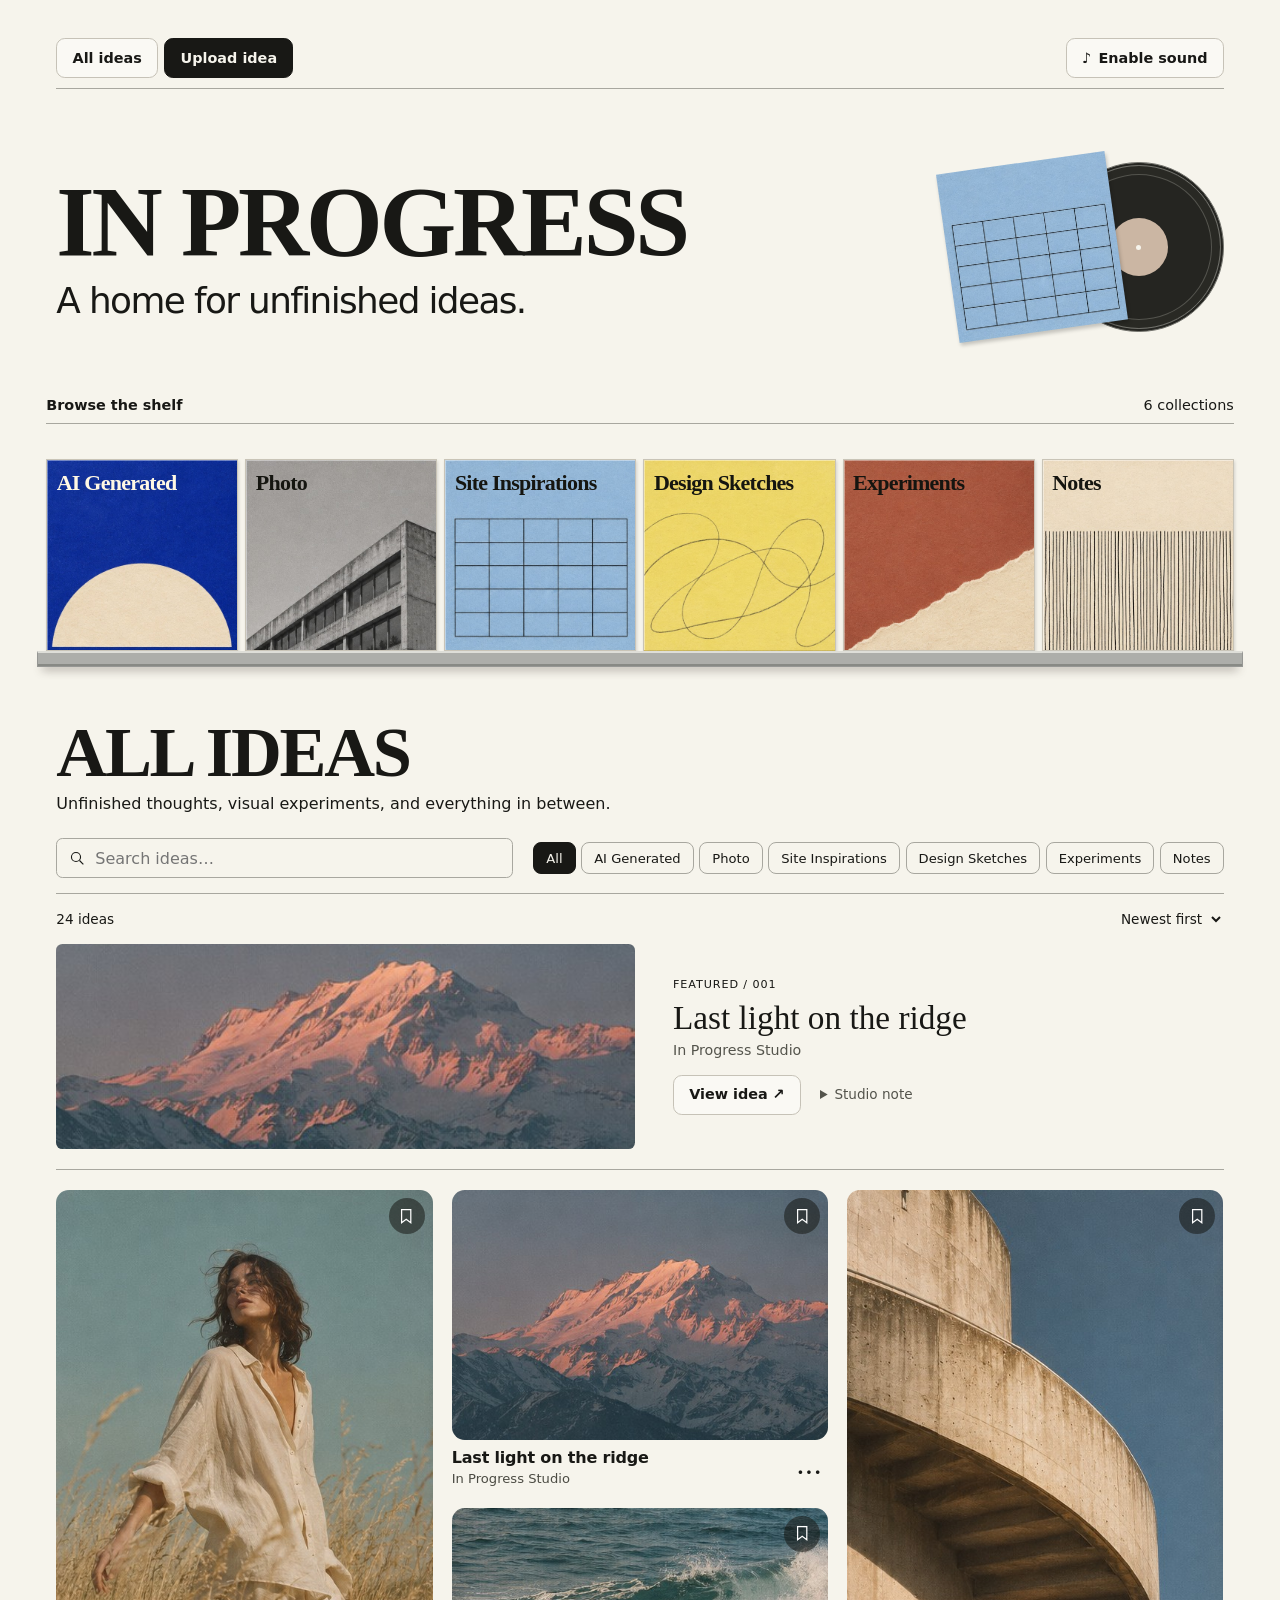
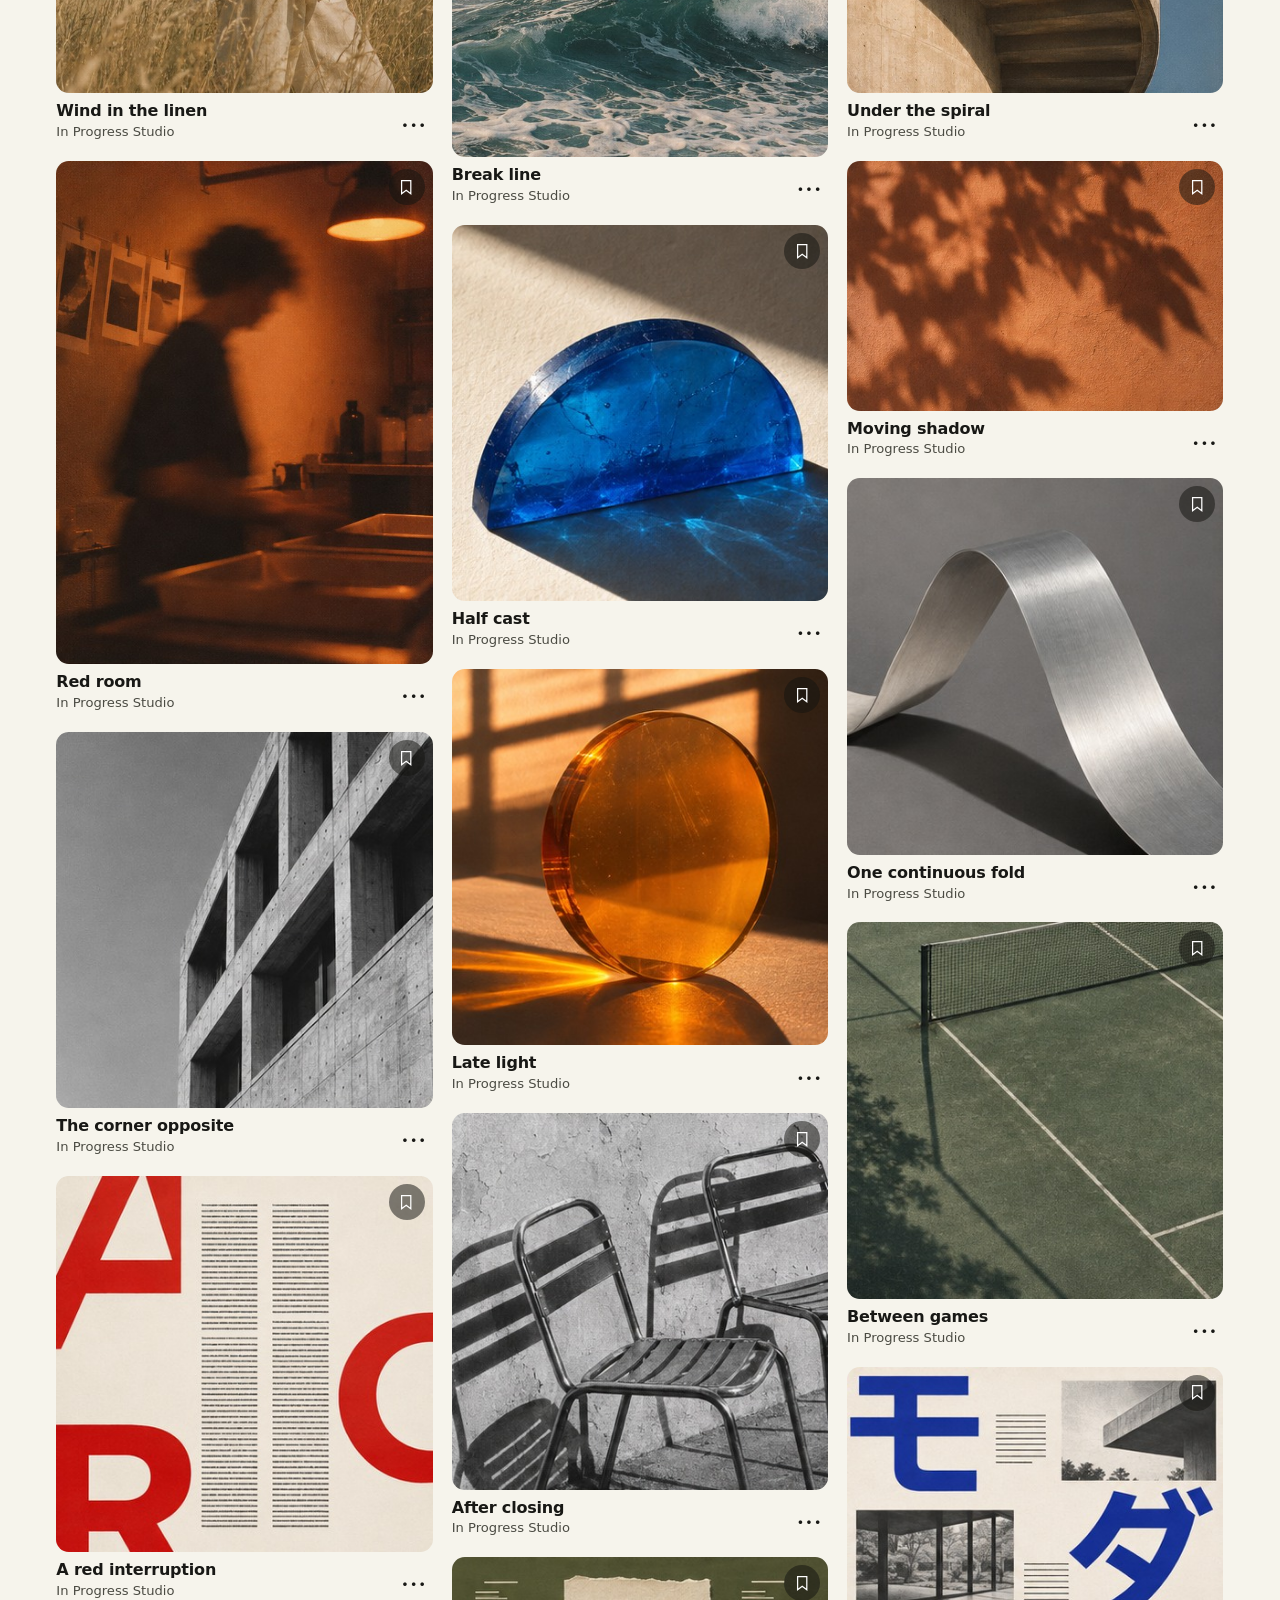
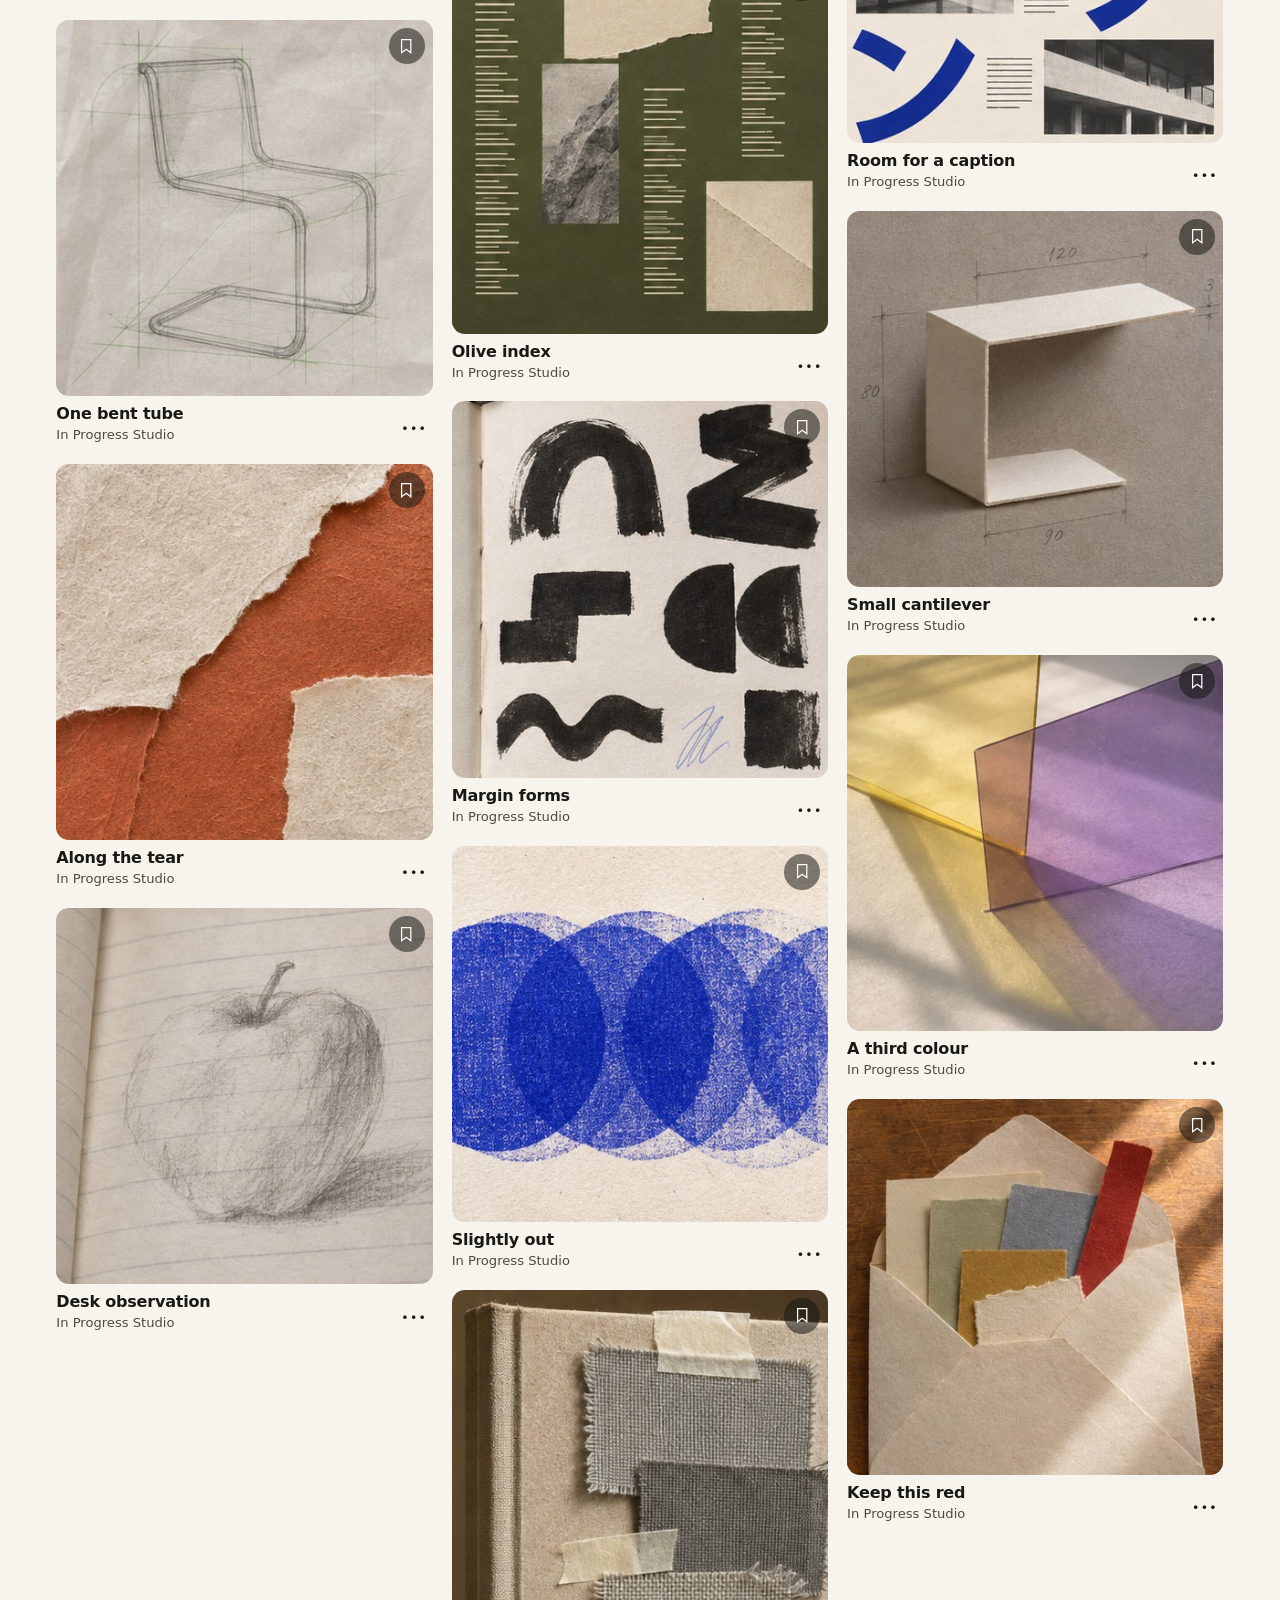
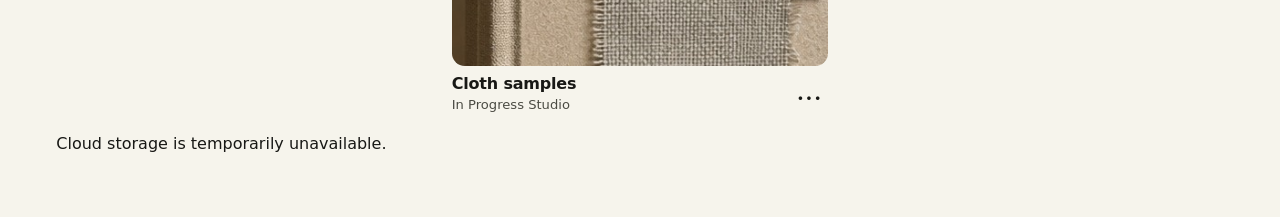
==== commit 1c92f898: "Connect IN PROGRESS to Supabase" ====
--- a/index.html
+++ b/index.html
@@ -8,10 +8,24 @@
   <link rel="icon" href="data:,">
   <link rel="stylesheet" href="style.css">
   <script defer src="data.js"></script>
+  <script defer src="cloud-config.js"></script>
+  <script defer src="cloud.js"></script>
   <script defer src="evolution.js"></script>
   <script defer src="script.js"></script>
 </head>
-<body>
+<body>
+  <details id="cloud-account" hidden>
+    <summary>Account</summary>
+    <form>
+      <label>Email <input name="email" type="email" autocomplete="email" required></label>
+      <label>Password <input name="password" type="password" autocomplete="current-password" required></label>
+      <button value="login">Sign in</button>
+      <button value="register">Create account</button>
+    </form>
+    <button type="button" data-sign-out hidden>Sign out</button>
+    <button type="button" data-import hidden>Publish local ideas</button>
+    <p role="status"></p>
+  </details>
   <main class="home">
     <div class="shelf-bar">
       <nav class="idea-links" aria-label="Publications"><a href="category.html?view=all">All ideas</a><a href="category.html?view=upload">Upload idea</a></nav>
--- a/style.css
+++ b/style.css
@@ -471,3 +471,22 @@
   .sleeve:is(:hover, :focus-visible, :active) { transform: none; }
 }
 
+#cloud-account {
+  max-width: 90rem;
+  margin: 1rem auto 0;
+  padding-inline: var(--gutter);
+  font-size: .9rem;
+}
+#cloud-account summary { cursor: pointer; }
+#cloud-account form { display: flex; flex-wrap: wrap; align-items: end; gap: .6rem; margin-block: .7rem; }
+#cloud-account label { display: grid; gap: .25rem; }
+#cloud-account input, #cloud-account button {
+  color: inherit;
+  background: #faf9f4;
+  padding: .5rem;
+  border: 1px solid var(--rule);
+  border-radius: .5rem;
+  font: inherit;
+}
+#cloud-account button { cursor: pointer; margin-top: .35rem; }
+#cloud-account p:not(:empty) { margin-top: .5rem; }
